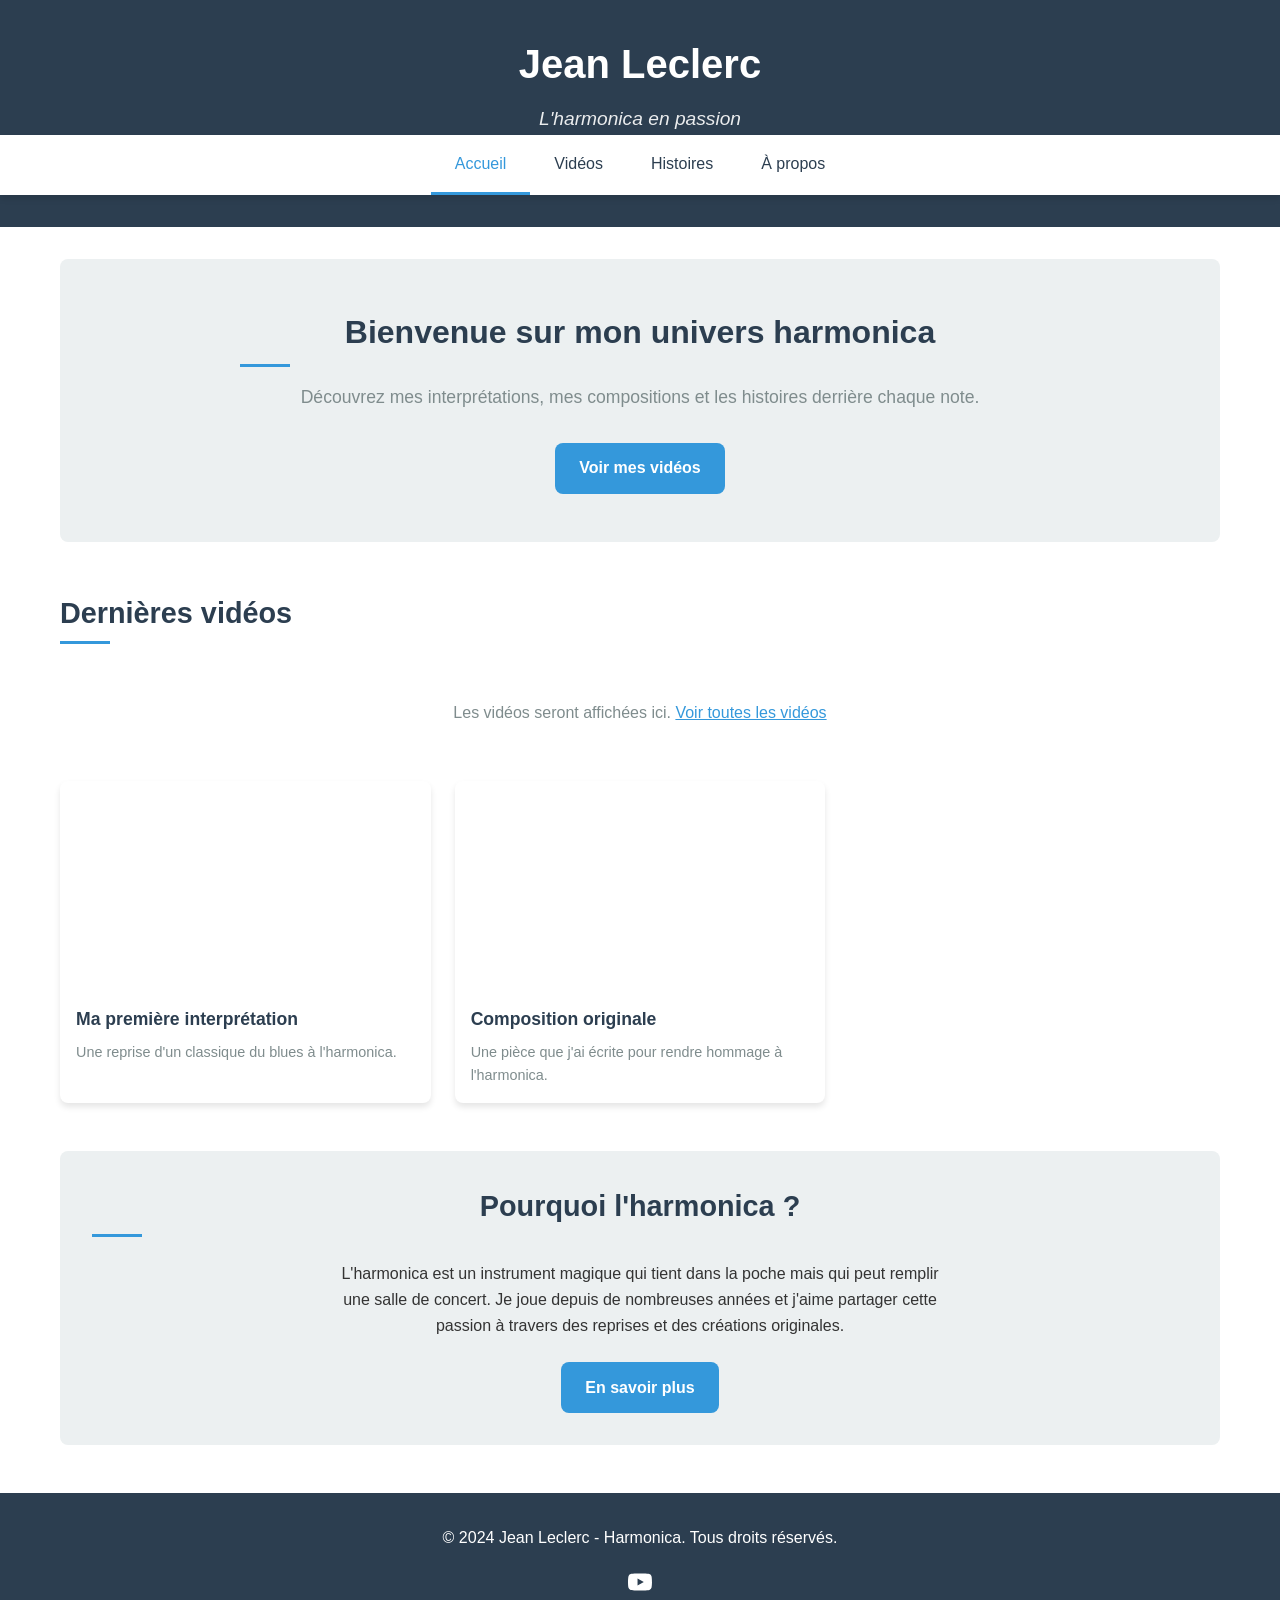
==== index.html @ f790f135 "Initialisation du site - Ajout des pages de base - Page d'accueil (index.html) - Page Vidéos avec in" ====
<!DOCTYPE html>
<html lang="fr">
<head>
    <meta charset="UTF-8">
    <meta name="viewport" content="width=device-width, initial-scale=1.0">
    <title>Jean Leclerc - Harmonica</title>
    <link rel="stylesheet" href="css/style.css">
    <link rel="icon" type="image/svg+xml" href="data:image/svg+xml,<svg xmlns='http://www.w3.org/2000/svg' viewBox='0 0 100 100'><text y='.9em' font-size='90'>🎶</text></svg>">
</head>
<body>
    <header>
        <div class="container">
            <h1>Jean Leclerc</h1>
            <p class="subtitle">L'harmonica en passion</p>
        </div>
        <nav>
            <ul>
                <li><a href="index.html" class="active">Accueil</a></li>
                <li><a href="videos.html">Vidéos</a></li>
                <li><a href="histoires.html">Histoires</a></li>
                <li><a href="apropos.html">À propos</a></li>
            </ul>
        </nav>
    </header>

    <main class="container">
        <section class="hero">
            <div class="hero-content">
                <h2>Bienvenue sur mon univers harmonica</h2>
                <p>Découvrez mes interprétations, mes compositions et les histoires derrière chaque note.</p>
                <a href="videos.html" class="btn">Voir mes vidéos</a>
            </div>
        </section>

        <section class="featured">
            <h2>Dernières vidéos</h2>
            <div class="video-grid" id="featured-videos">
                <!-- Les vidéos seront ajoutées ici via JavaScript ou directement dans le HTML -->
                <p class="placeholder">Les vidéos seront affichées ici. <a href="videos.html">Voir toutes les vidéos</a></p>
            </div>
        </section>

        <section class="about-teaser">
            <h2>Pourquoi l'harmonica ?</h2>
            <p>L'harmonica est un instrument magique qui tient dans la poche mais qui peut remplir une salle de concert. Je joue depuis de nombreuses années et j'aime partager cette passion à travers des reprises et des créations originales.</p>
            <a href="apropos.html" class="btn">En savoir plus</a>
        </section>
    </main>

    <footer>
        <div class="container">
            <p>&copy; 2024 Jean Leclerc - Harmonica. Tous droits réservés.</p>
            <div class="social-links">
                <!-- Ajoute tes liens de réseaux sociaux ici -->
                <a href="#" class="social-link" aria-label="YouTube">
                    <svg xmlns="http://www.w3.org/2000/svg" width="24" height="24" viewBox="0 0 24 24" fill="currentColor">
                        <path d="M23.498 6.186a3.016 3.016 0 0 0-2.122-2.136C19.505 3.545 12 3.545 12 3.545s-7.505 0-9.377.505A3.017 3.017 0 0 0 .502 6.186C0 8.07 0 12 0 12s0 3.93.502 5.814a3.016 3.016 0 0 0 2.122 2.136c1.871.505 9.376.505 9.376.505s7.505 0 9.377-.505a3.015 3.015 0 0 0 2.122-2.136C24 15.93 24 12 24 12s0-3.93-.502-5.814zM9.545 15.568V8.432L15.818 12l-6.273 3.568z"/>
                    </svg>
                </a>
            </div>
        </div>
    </footer>

    <script src="js/main.js"></script>
</body>
</html>
---- css/style.css ----
/* Reset et variables */
:root {
    --primary-color: #2c3e50;
    --secondary-color: #3498db;
    --accent-color: #e74c3c;
    --light-color: #ecf0f1;
    --dark-color: #2c3e50;
    --text-color: #333;
    --text-light: #7f8c8d;
    --white: #ffffff;
    --shadow: 0 4px 6px rgba(0, 0, 0, 0.1);
    --border-radius: 8px;
    --transition: all 0.3s ease;
}

* {
    margin: 0;
    padding: 0;
    box-sizing: border-box;
}

html {
    scroll-behavior: smooth;
}

body {
    font-family: 'Segoe UI', Tahoma, Geneva, Verdana, sans-serif;
    line-height: 1.6;
    color: var(--text-color);
    background-color: var(--white);
}

/* Layout */
.container {
    width: 100%;
    max-width: 1200px;
    margin: 0 auto;
    padding: 0 20px;
}

/* Header */
header {
    background: linear-gradient(135deg, var(--primary-color), var(--dark-color));
    color: var(--white);
    padding: 2rem 0;
    text-align: center;
    margin-bottom: 2rem;
}

header h1 {
    font-size: 2.5rem;
    margin-bottom: 0.5rem;
    font-weight: 700;
}

header .subtitle {
    font-size: 1.2rem;
    opacity: 0.9;
    font-style: italic;
}

/* Navigation */
nav {
    background-color: var(--white);
    box-shadow: var(--shadow);
    position: sticky;
    top: 0;
    z-index: 100;
}

nav ul {
    display: flex;
    justify-content: center;
    list-style: none;
    padding: 0;
    margin: 0;
}

nav ul li {
    margin: 0;
}

nav ul li a {
    display: block;
    padding: 1rem 1.5rem;
    color: var(--primary-color);
    text-decoration: none;
    font-weight: 500;
    transition: var(--transition);
    border-bottom: 3px solid transparent;
}

nav ul li a:hover {
    color: var(--secondary-color);
    border-bottom-color: var(--secondary-color);
}

nav ul li a.active {
    color: var(--secondary-color);
    border-bottom-color: var(--secondary-color);
}

/* Main Content */
main {
    padding: 2rem 0;
}

/* Hero Section */
.hero {
    text-align: center;
    padding: 3rem 0;
    background-color: var(--light-color);
    border-radius: var(--border-radius);
    margin-bottom: 3rem;
}

.hero-content {
    max-width: 800px;
    margin: 0 auto;
}

.hero h2 {
    font-size: 2rem;
    margin-bottom: 1rem;
    color: var(--primary-color);
}

.hero p {
    font-size: 1.1rem;
    margin-bottom: 2rem;
    color: var(--text-light);
}

/* Buttons */
.btn {
    display: inline-block;
    background-color: var(--secondary-color);
    color: var(--white);
    padding: 0.8rem 1.5rem;
    border: none;
    border-radius: var(--border-radius);
    text-decoration: none;
    font-weight: 600;
    transition: var(--transition);
    cursor: pointer;
}

.btn:hover {
    background-color: #2980b9;
    transform: translateY(-2px);
    box-shadow: 0 4px 8px rgba(0, 0, 0, 0.2);
}

/* Sections */
section {
    margin-bottom: 3rem;
}

section h2 {
    font-size: 1.8rem;
    margin-bottom: 1.5rem;
    color: var(--primary-color);
    position: relative;
    padding-bottom: 0.5rem;
}

section h2::after {
    content: '';
    position: absolute;
    bottom: 0;
    left: 0;
    width: 50px;
    height: 3px;
    background-color: var(--secondary-color);
}

/* Featured Videos */
.featured {
    background-color: var(--white);
}

.video-grid {
    display: grid;
    grid-template-columns: repeat(auto-fill, minmax(300px, 1fr));
    gap: 1.5rem;
    margin-top: 1rem;
}

.video-card {
    background-color: var(--white);
    border-radius: var(--border-radius);
    overflow: hidden;
    box-shadow: var(--shadow);
    transition: var(--transition);
}

.video-card:hover {
    transform: translateY(-5px);
    box-shadow: 0 8px 15px rgba(0, 0, 0, 0.1);
}

.video-card iframe {
    width: 100%;
    height: 200px;
    border: none;
}

.video-card .video-info {
    padding: 1rem;
}

.video-card h3 {
    font-size: 1.1rem;
    margin-bottom: 0.5rem;
    color: var(--primary-color);
}

.video-card p {
    color: var(--text-light);
    font-size: 0.9rem;
}

.placeholder {
    text-align: center;
    padding: 2rem;
    color: var(--text-light);
    grid-column: 1 / -1;
}

.placeholder a {
    color: var(--secondary-color);
    text-decoration: underline;
}

/* About Teaser */
.about-teaser {
    background-color: var(--light-color);
    padding: 2rem;
    border-radius: var(--border-radius);
    text-align: center;
}

.about-teaser p {
    margin-bottom: 1.5rem;
    max-width: 600px;
    margin-left: auto;
    margin-right: auto;
}

/* Videos Page */
.videos-page {
    padding: 2rem 0;
}

.videos-intro {
    text-align: center;
    margin-bottom: 2rem;
}

.videos-intro p {
    max-width: 600px;
    margin: 0 auto;
    color: var(--text-light);
}

/* Histoires Page */
.story-card {
    background-color: var(--white);
    border-radius: var(--border-radius);
    padding: 1.5rem;
    margin-bottom: 1.5rem;
    box-shadow: var(--shadow);
}

.story-card h3 {
    color: var(--primary-color);
    margin-bottom: 0.5rem;
}

.story-card .story-meta {
    color: var(--text-light);
    font-size: 0.9rem;
    margin-bottom: 1rem;
}

/* About Page */
.about-content {
    display: grid;
    grid-template-columns: 1fr 1fr;
    gap: 2rem;
    align-items: center;
}

.about-text h2 {
    margin-bottom: 1rem;
}

.about-text p {
    margin-bottom: 1rem;
}

.about-image {
    text-align: center;
}

.about-image img {
    max-width: 100%;
    border-radius: var(--border-radius);
    box-shadow: var(--shadow);
}

/* Footer */
footer {
    background-color: var(--primary-color);
    color: var(--white);
    padding: 2rem 0;
    text-align: center;
    margin-top: 3rem;
}

footer p {
    margin-bottom: 1rem;
}

.social-links {
    display: flex;
    justify-content: center;
    gap: 1.5rem;
    margin-top: 1rem;
}

.social-link {
    color: var(--white);
    font-size: 1.5rem;
    transition: var(--transition);
}

.social-link:hover {
    color: var(--secondary-color);
    transform: scale(1.2);
}

/* Responsive Design */
@media (max-width: 768px) {
    header h1 {
        font-size: 2rem;
    }

    .hero h2 {
        font-size: 1.5rem;
    }

    nav ul {
        flex-direction: column;
        align-items: center;
    }

    nav ul li a {
        padding: 0.8rem 1rem;
    }

    .about-content {
        grid-template-columns: 1fr;
        text-align: center;
    }

    .video-grid {
        grid-template-columns: 1fr;
    }
}

@media (max-width: 480px) {
    .container {
        padding: 0 15px;
    }

    header h1 {
        font-size: 1.8rem;
    }

    .hero {
        padding: 2rem 0;
    }

    .hero h2 {
        font-size: 1.3rem;
    }

    section h2 {
        font-size: 1.5rem;
    }
}

/* Animations */
@keyframes fadeIn {
    from {
        opacity: 0;
        transform: translateY(20px);
    }
    to {
        opacity: 1;
        transform: translateY(0);
    }
}

section {
    animation: fadeIn 0.6s ease-out;
}

/* Utility Classes */
.text-center {
    text-align: center;
}

.mt-1 { margin-top: 0.5rem; }
.mt-2 { margin-top: 1rem; }
.mt-3 { margin-top: 1.5rem; }
.mt-4 { margin-top: 2rem; }

.mb-1 { margin-bottom: 0.5rem; }
.mb-2 { margin-bottom: 1rem; }
.mb-3 { margin-bottom: 1.5rem; }
.mb-4 { margin-bottom: 2rem; }
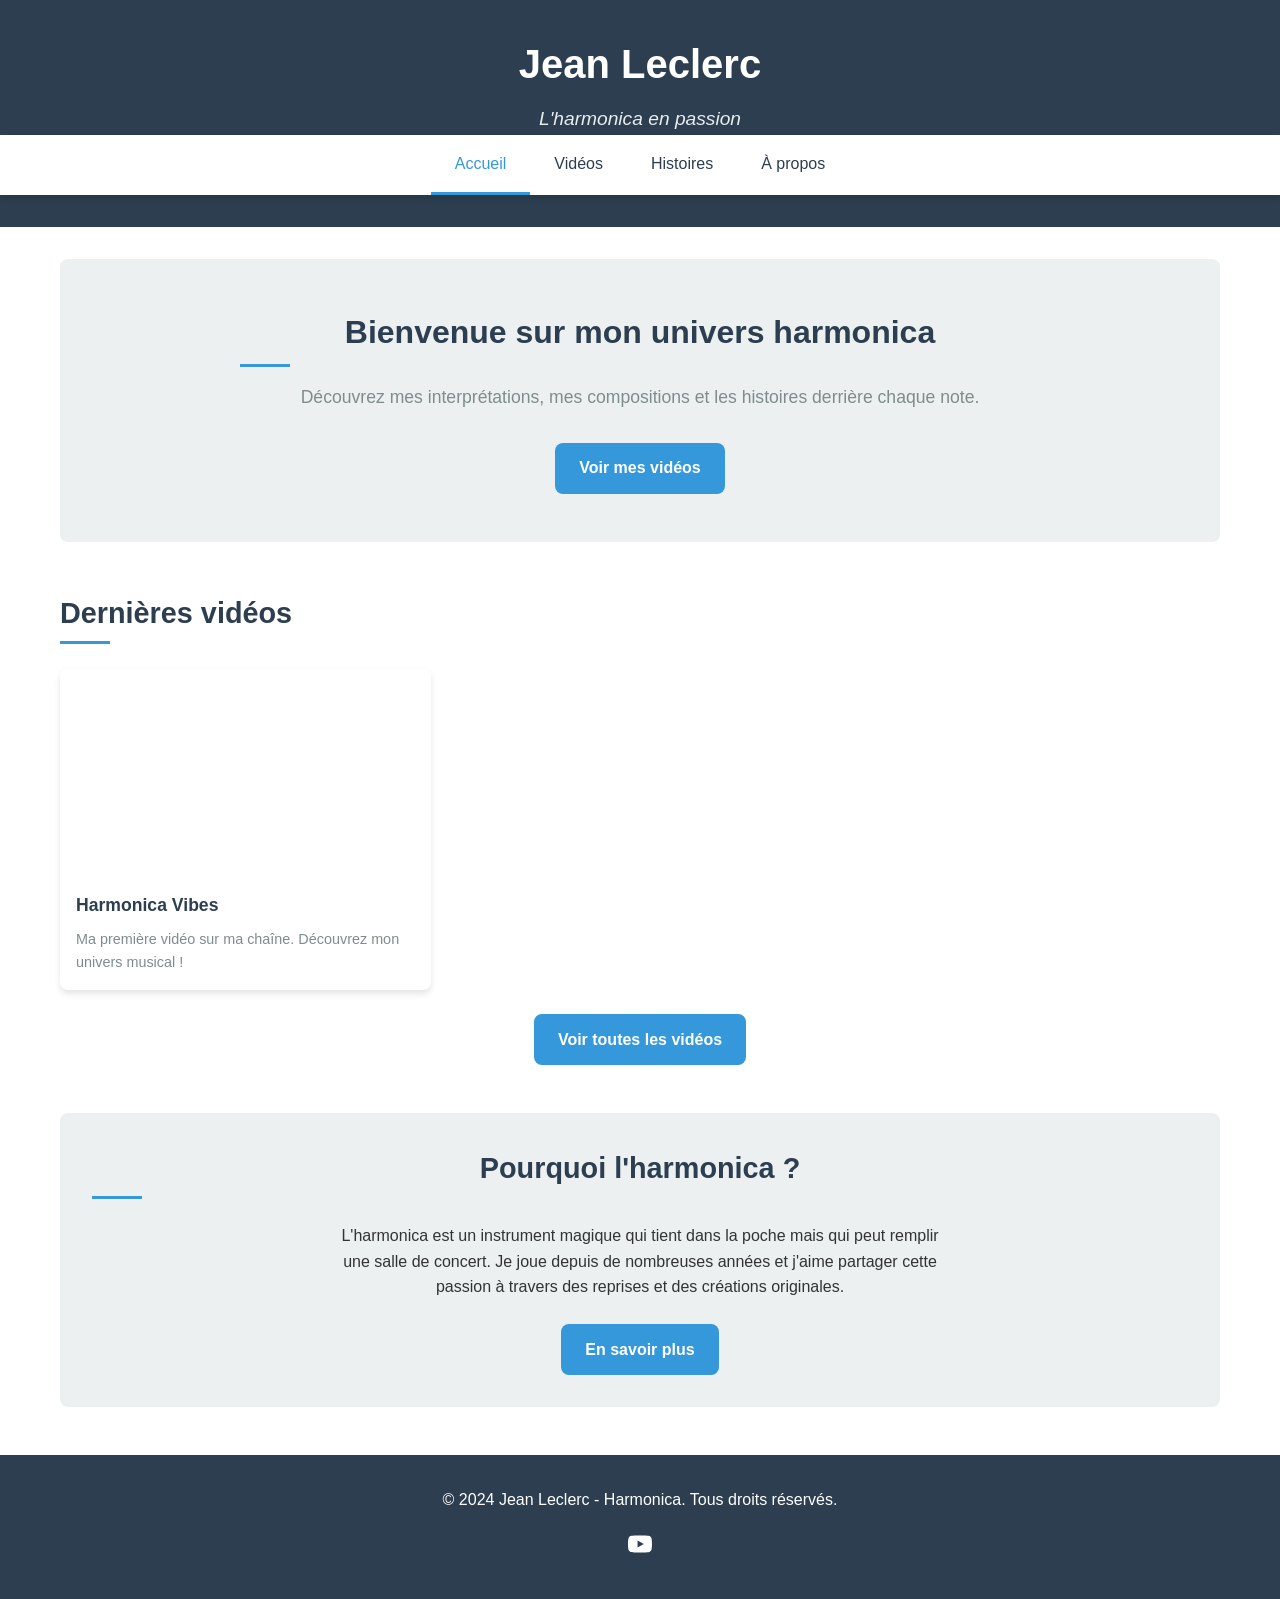
==== commit 8a0bbac6: "Ajout de la chaîne YouTube Harmonica Vibes et première vidéo - Intégration du lien vers la chaîne Yo" ====
--- a/index.html
+++ b/index.html
@@ -35,8 +35,23 @@
         <section class="featured">
             <h2>Dernières vidéos</h2>
             <div class="video-grid" id="featured-videos">
-                <!-- Les vidéos seront ajoutées ici via JavaScript ou directement dans le HTML -->
-                <p class="placeholder">Les vidéos seront affichées ici. <a href="videos.html">Voir toutes les vidéos</a></p>
+                <!-- Ta première vidéo en vedette -->
+                <article class="video-card">
+                    <div class="video-embed">
+                        <iframe src="https://www.youtube.com/embed/9Lbs3R3pahw" 
+                                title="Harmonica Vibes - Première vidéo" 
+                                allow="accelerometer; autoplay; clipboard-write; encrypted-media; gyroscope; picture-in-picture" 
+                                allowfullscreen>
+                        </iframe>
+                    </div>
+                    <div class="video-info">
+                        <h3>Harmonica Vibes</h3>
+                        <p>Ma première vidéo sur ma chaîne. Découvrez mon univers musical !</p>
+                    </div>
+                </article>
+            </div>
+            <div class="text-center mt-3">
+                <a href="videos.html" class="btn">Voir toutes les vidéos</a>
             </div>
         </section>
 
@@ -51,8 +66,7 @@
         <div class="container">
             <p>&copy; 2024 Jean Leclerc - Harmonica. Tous droits réservés.</p>
             <div class="social-links">
-                <!-- Ajoute tes liens de réseaux sociaux ici -->
-                <a href="#" class="social-link" aria-label="YouTube">
+                <a href="https://youtube.com/@harmonicavibes" class="social-link" aria-label="YouTube" target="_blank" rel="noopener noreferrer">
                     <svg xmlns="http://www.w3.org/2000/svg" width="24" height="24" viewBox="0 0 24 24" fill="currentColor">
                         <path d="M23.498 6.186a3.016 3.016 0 0 0-2.122-2.136C19.505 3.545 12 3.545 12 3.545s-7.505 0-9.377.505A3.017 3.017 0 0 0 .502 6.186C0 8.07 0 12 0 12s0 3.93.502 5.814a3.016 3.016 0 0 0 2.122 2.136c1.871.505 9.376.505 9.376.505s7.505 0 9.377-.505a3.015 3.015 0 0 0 2.122-2.136C24 15.93 24 12 24 12s0-3.93-.502-5.814zM9.545 15.568V8.432L15.818 12l-6.273 3.568z"/>
                     </svg>
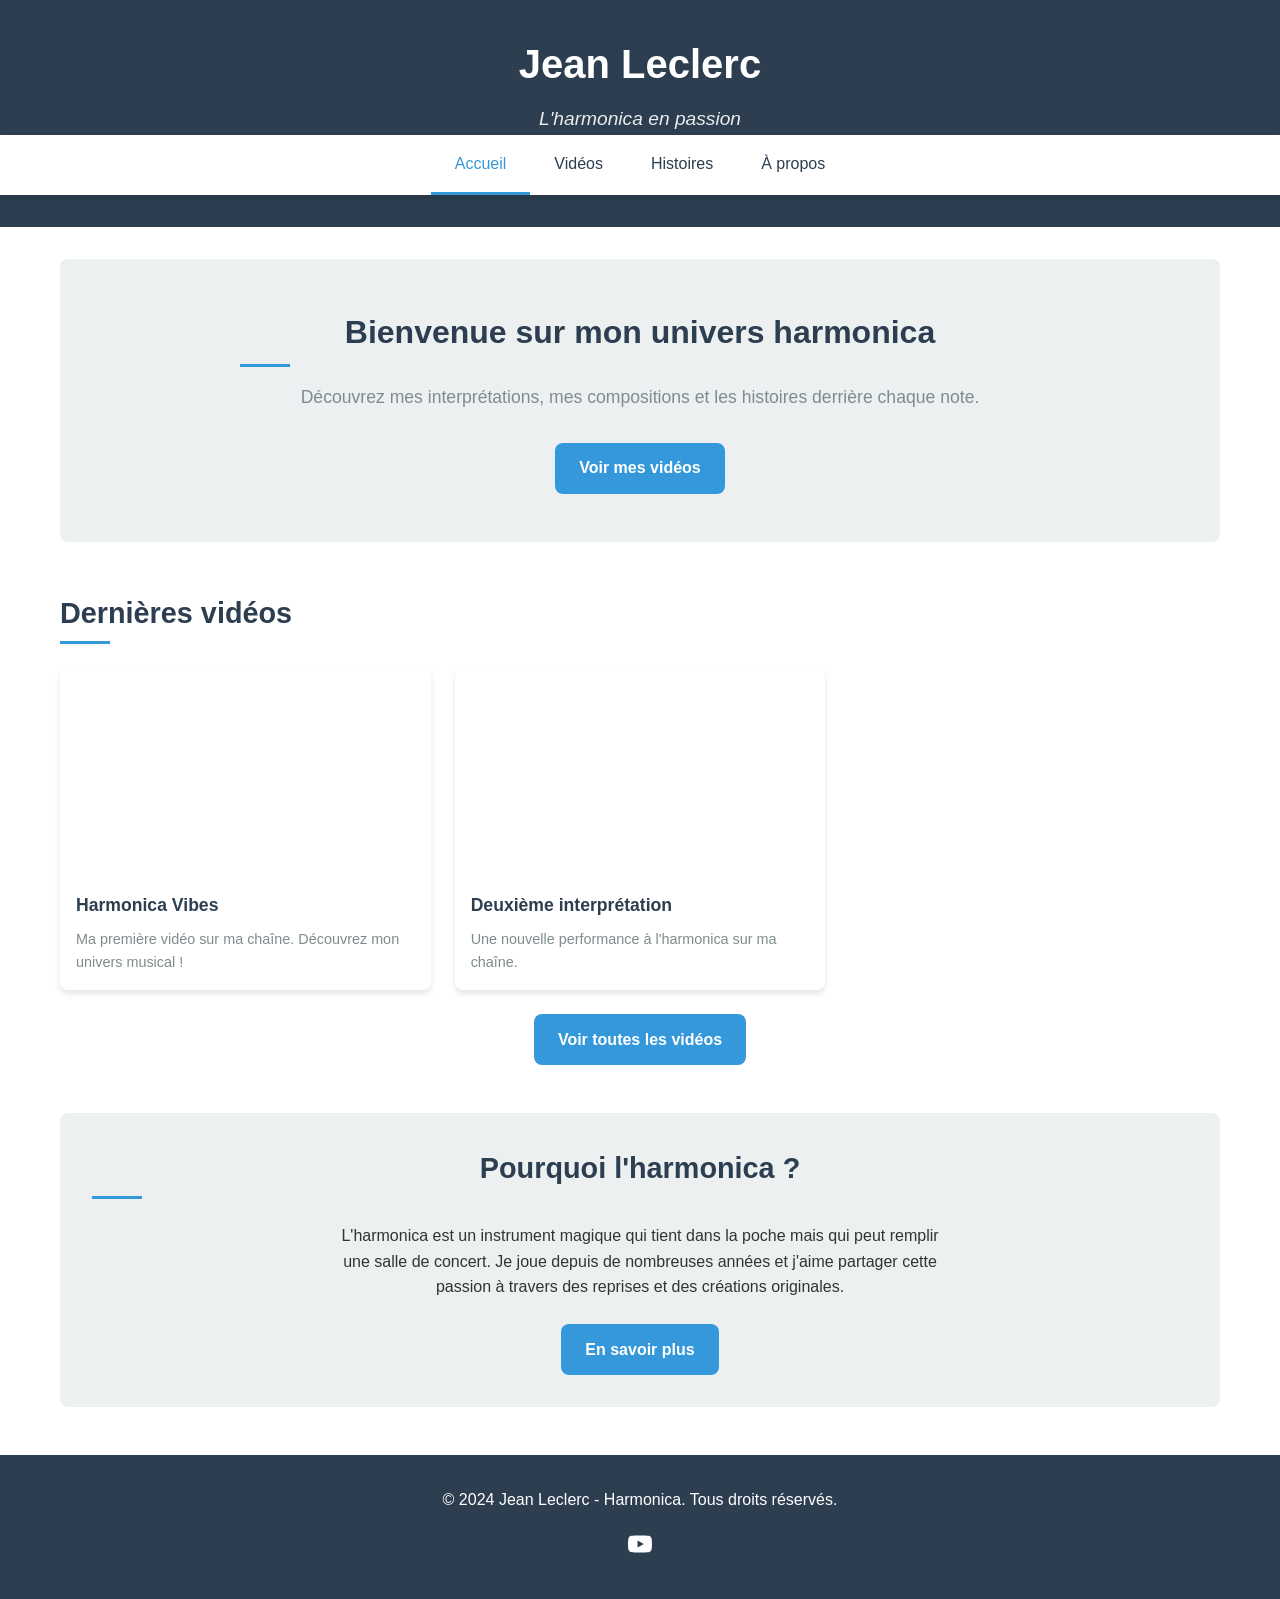
==== commit 069768a2: "Ajout de la deuxième vidéo YouTube (R0z_JLqBijk) - Intégration de la deuxième vidéo dans la page Vid" ====
--- a/index.html
+++ b/index.html
@@ -49,6 +49,21 @@
                         <p>Ma première vidéo sur ma chaîne. Découvrez mon univers musical !</p>
                     </div>
                 </article>
+
+                <!-- Ta deuxième vidéo en vedette -->
+                <article class="video-card">
+                    <div class="video-embed">
+                        <iframe src="https://www.youtube.com/embed/R0z_JLqBijk" 
+                                title="Harmonica Vibes - Deuxième interprétation" 
+                                allow="accelerometer; autoplay; clipboard-write; encrypted-media; gyroscope; picture-in-picture" 
+                                allowfullscreen>
+                        </iframe>
+                    </div>
+                    <div class="video-info">
+                        <h3>Deuxième interprétation</h3>
+                        <p>Une nouvelle performance à l'harmonica sur ma chaîne.</p>
+                    </div>
+                </article>
             </div>
             <div class="text-center mt-3">
                 <a href="videos.html" class="btn">Voir toutes les vidéos</a>
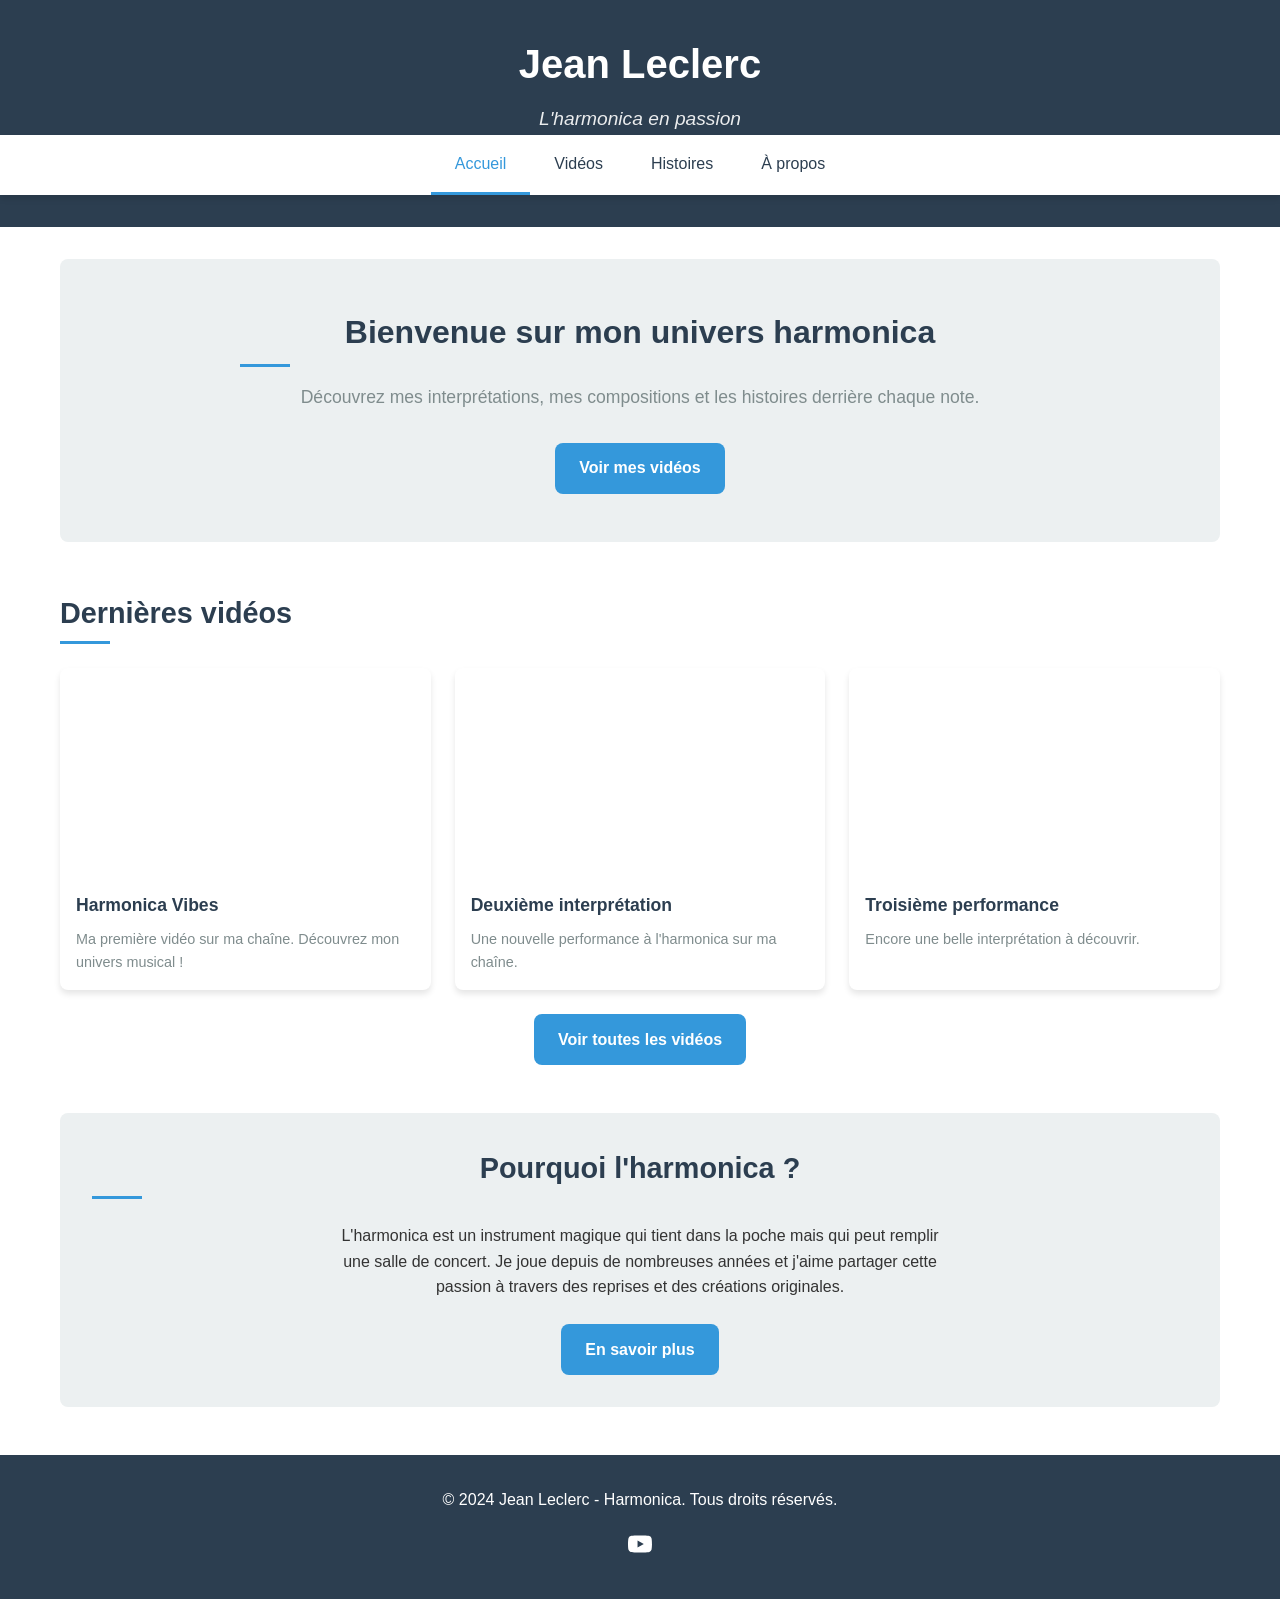
==== commit 3f8c521f: "Ajout de la troisième vidéo YouTube (bm5PrwpDp4g) - Intégration de la troisième vidéo dans la page V" ====
--- a/index.html
+++ b/index.html
@@ -64,6 +64,21 @@
                         <p>Une nouvelle performance à l'harmonica sur ma chaîne.</p>
                     </div>
                 </article>
+
+                <!-- Ta troisième vidéo en vedette -->
+                <article class="video-card">
+                    <div class="video-embed">
+                        <iframe src="https://www.youtube.com/embed/bm5PrwpDp4g" 
+                                title="Harmonica Vibes - Troisième performance" 
+                                allow="accelerometer; autoplay; clipboard-write; encrypted-media; gyroscope; picture-in-picture" 
+                                allowfullscreen>
+                        </iframe>
+                    </div>
+                    <div class="video-info">
+                        <h3>Troisième performance</h3>
+                        <p>Encore une belle interprétation à découvrir.</p>
+                    </div>
+                </article>
             </div>
             <div class="text-center mt-3">
                 <a href="videos.html" class="btn">Voir toutes les vidéos</a>
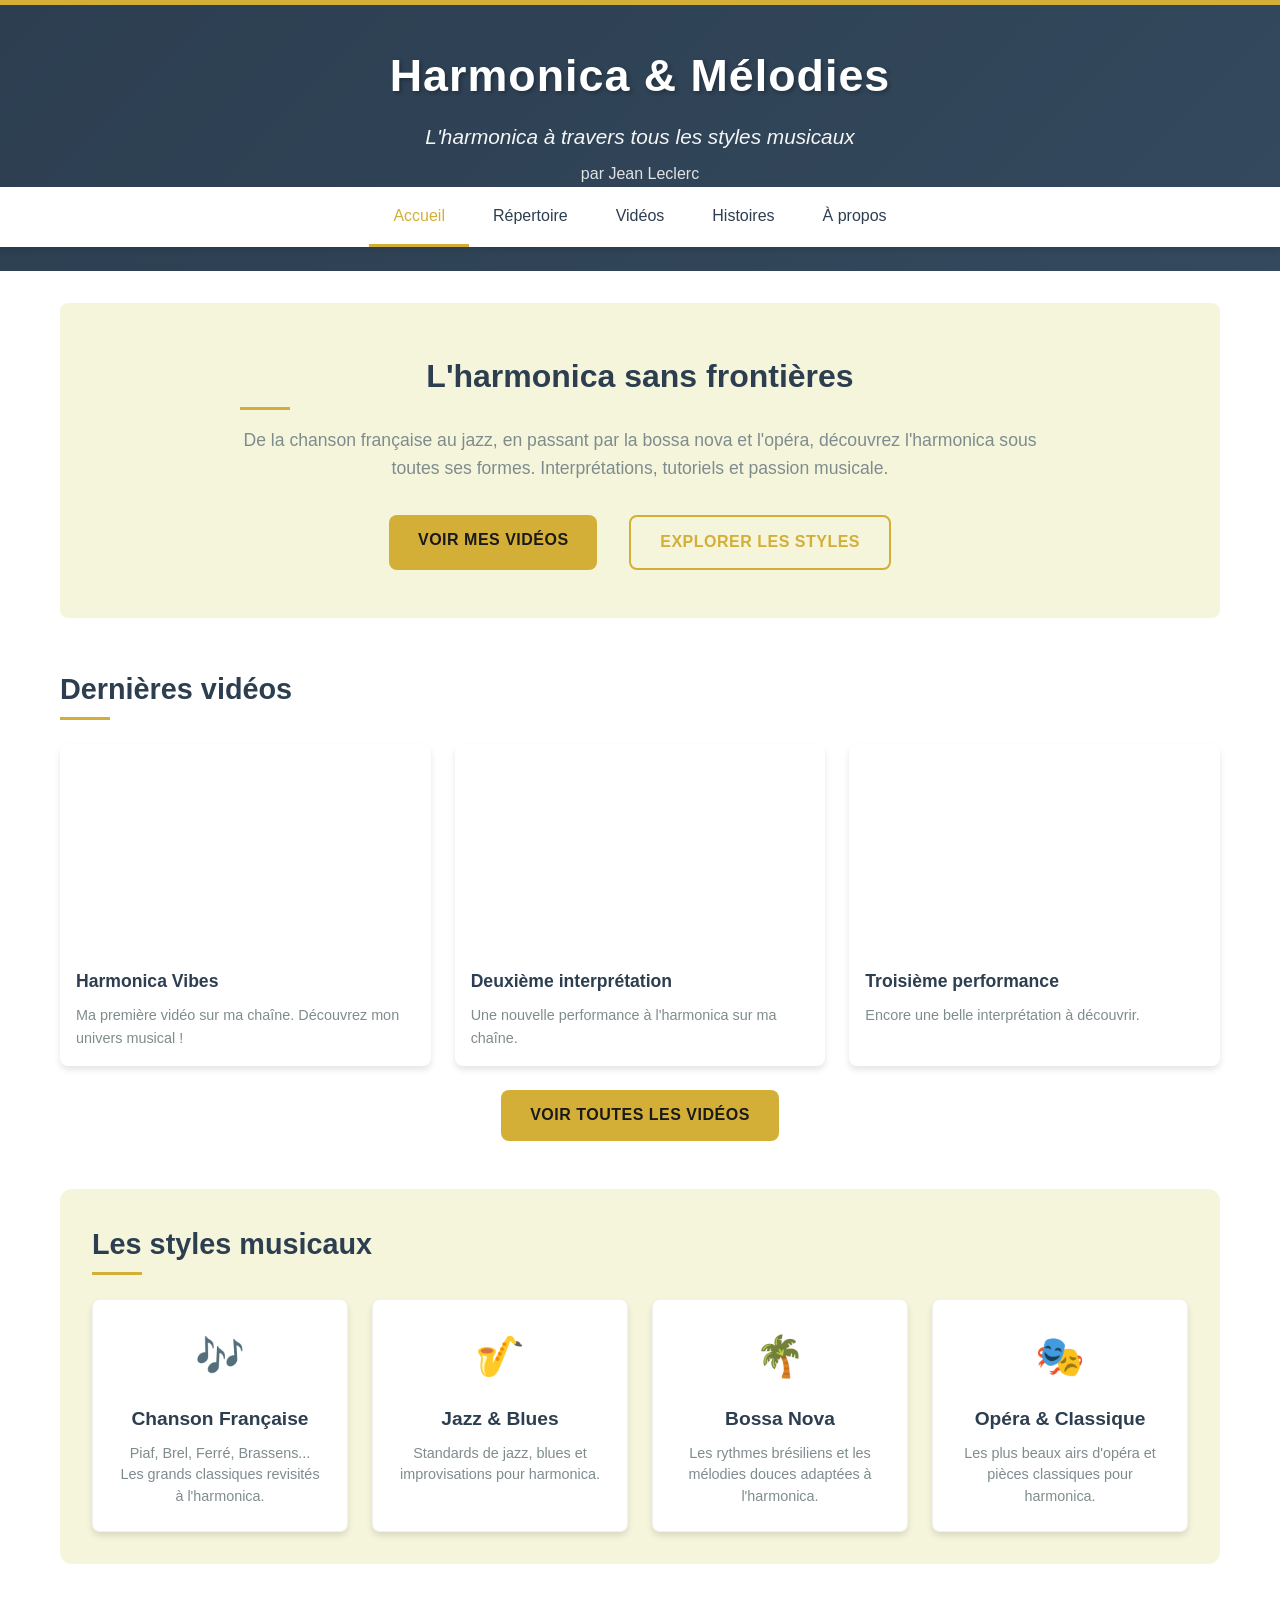
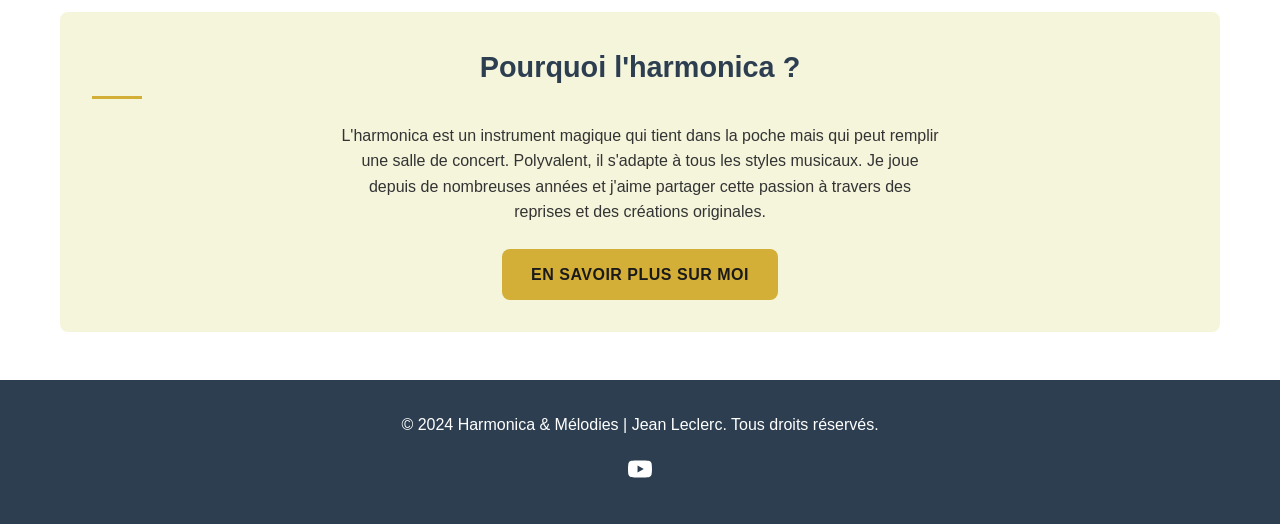
==== commit 1d7db8f0: "Refonte complète du site : Harmonica & Mélodies - Nouveau nom : Harmonica & Mélodies | Jean Leclerc " ====
--- a/index.html
+++ b/index.html
@@ -3,19 +3,22 @@
 <head>
     <meta charset="UTF-8">
     <meta name="viewport" content="width=device-width, initial-scale=1.0">
-    <title>Jean Leclerc - Harmonica</title>
+    <title>Harmonica & Mélodies | Jean Leclerc</title>
+    <meta name="description" content="Découvrez l'harmonica à travers tous les styles musicaux : chanson française, jazz, bossa nova, opéra et plus encore. Jean Leclerc - Harmonica & Mélodies.">
     <link rel="stylesheet" href="css/style.css">
     <link rel="icon" type="image/svg+xml" href="data:image/svg+xml,<svg xmlns='http://www.w3.org/2000/svg' viewBox='0 0 100 100'><text y='.9em' font-size='90'>🎶</text></svg>">
 </head>
 <body>
     <header>
         <div class="container">
-            <h1>Jean Leclerc</h1>
-            <p class="subtitle">L'harmonica en passion</p>
+            <h1>Harmonica & Mélodies</h1>
+            <p class="subtitle">L'harmonica à travers tous les styles musicaux</p>
+            <p class="artist-name">par Jean Leclerc</p>
         </div>
         <nav>
             <ul>
                 <li><a href="index.html" class="active">Accueil</a></li>
+                <li><a href="repertoire.html">Répertoire</a></li>
                 <li><a href="videos.html">Vidéos</a></li>
                 <li><a href="histoires.html">Histoires</a></li>
                 <li><a href="apropos.html">À propos</a></li>
@@ -26,9 +29,12 @@
     <main class="container">
         <section class="hero">
             <div class="hero-content">
-                <h2>Bienvenue sur mon univers harmonica</h2>
-                <p>Découvrez mes interprétations, mes compositions et les histoires derrière chaque note.</p>
-                <a href="videos.html" class="btn">Voir mes vidéos</a>
+                <h2>L'harmonica sans frontières</h2>
+                <p>De la chanson française au jazz, en passant par la bossa nova et l'opéra, découvrez l'harmonica sous toutes ses formes. Interprétations, tutoriels et passion musicale.</p>
+                <div class="hero-buttons">
+                    <a href="videos.html" class="btn">Voir mes vidéos</a>
+                    <a href="#styles" class="btn btn-outline">Explorer les styles</a>
+                </div>
             </div>
         </section>
 
@@ -85,16 +91,42 @@
             </div>
         </section>
 
+        <section class="styles-section" id="styles">
+            <h2>Les styles musicaux</h2>
+            <div class="styles-grid">
+                <div class="style-card">
+                    <div class="style-icon">🎶</div>
+                    <h3>Chanson Française</h3>
+                    <p>Piaf, Brel, Ferré, Brassens... Les grands classiques revisités à l'harmonica.</p>
+                </div>
+                <div class="style-card">
+                    <div class="style-icon">🎷</div>
+                    <h3>Jazz & Blues</h3>
+                    <p>Standards de jazz, blues et improvisations pour harmonica.</p>
+                </div>
+                <div class="style-card">
+                    <div class="style-icon">🌴</div>
+                    <h3>Bossa Nova</h3>
+                    <p>Les rythmes brésiliens et les mélodies douces adaptées à l'harmonica.</p>
+                </div>
+                <div class="style-card">
+                    <div class="style-icon">🎭</div>
+                    <h3>Opéra & Classique</h3>
+                    <p>Les plus beaux airs d'opéra et pièces classiques pour harmonica.</p>
+                </div>
+            </div>
+        </section>
+
         <section class="about-teaser">
             <h2>Pourquoi l'harmonica ?</h2>
-            <p>L'harmonica est un instrument magique qui tient dans la poche mais qui peut remplir une salle de concert. Je joue depuis de nombreuses années et j'aime partager cette passion à travers des reprises et des créations originales.</p>
-            <a href="apropos.html" class="btn">En savoir plus</a>
+            <p>L'harmonica est un instrument magique qui tient dans la poche mais qui peut remplir une salle de concert. Polyvalent, il s'adapte à tous les styles musicaux. Je joue depuis de nombreuses années et j'aime partager cette passion à travers des reprises et des créations originales.</p>
+            <a href="apropos.html" class="btn">En savoir plus sur moi</a>
         </section>
     </main>
 
     <footer>
         <div class="container">
-            <p>&copy; 2024 Jean Leclerc - Harmonica. Tous droits réservés.</p>
+            <p>&copy; 2024 Harmonica & Mélodies | Jean Leclerc. Tous droits réservés.</p>
             <div class="social-links">
                 <a href="https://youtube.com/@harmonicavibes" class="social-link" aria-label="YouTube" target="_blank" rel="noopener noreferrer">
                     <svg xmlns="http://www.w3.org/2000/svg" width="24" height="24" viewBox="0 0 24 24" fill="currentColor">
--- a/css/style.css
+++ b/css/style.css
@@ -1,16 +1,26 @@
 /* Reset et variables */
 :root {
-    --primary-color: #2c3e50;
-    --secondary-color: #3498db;
-    --accent-color: #e74c3c;
-    --light-color: #ecf0f1;
-    --dark-color: #2c3e50;
+    /* Couleurs inspirées du bureau vintage et de Paris */
+    --primary-color: #2c3e50;       /* Bleu Paris */
+    --secondary-color: #D4AF37;    /* Or vieilli */
+    --accent-color: #5C4033;        /* Bois foncé */
+    --light-color: #F5F5DC;        /* Beige papier */
+    --dark-color: #1A1A1A;          /* Noir profond */
     --text-color: #333;
     --text-light: #7f8c8d;
     --white: #ffffff;
     --shadow: 0 4px 6px rgba(0, 0, 0, 0.1);
+    --shadow-lg: 0 8px 15px rgba(0, 0, 0, 0.15);
     --border-radius: 8px;
+    --border-radius-lg: 12px;
     --transition: all 0.3s ease;
+    
+    /* Nouvelle palette pour Harmonica & Mélodies */
+    --bg-wood: #5C4033;
+    --bg-wood-light: #8B6F47;
+    --text-gold: #D4AF37;
+    --bg-paris: #2C3E50;
+    --bg-paris-light: #34495E;
 }
 
 * {
@@ -38,25 +48,47 @@
     padding: 0 20px;
 }
 
-/* Header */
+/* Header - Design inspiré du bureau vintage */
 header {
-    background: linear-gradient(135deg, var(--primary-color), var(--dark-color));
+    background: linear-gradient(135deg, var(--bg-paris), var(--bg-paris-light));
     color: var(--white);
-    padding: 2rem 0;
+    padding: 2.5rem 0 1.5rem;
     text-align: center;
     margin-bottom: 2rem;
+    position: relative;
+    overflow: hidden;
+}
+
+header::before {
+    content: '';
+    position: absolute;
+    top: 0;
+    left: 0;
+    right: 0;
+    height: 5px;
+    background: linear-gradient(90deg, var(--text-gold), var(--secondary-color), var(--text-gold));
 }
 
 header h1 {
-    font-size: 2.5rem;
+    font-size: 2.8rem;
     margin-bottom: 0.5rem;
     font-weight: 700;
+    text-shadow: 2px 2px 4px rgba(0, 0, 0, 0.3);
+    letter-spacing: 1px;
 }
 
 header .subtitle {
-    font-size: 1.2rem;
-    opacity: 0.9;
+    font-size: 1.3rem;
+    opacity: 0.95;
     font-style: italic;
+    margin-bottom: 0.3rem;
+}
+
+header .artist-name {
+    font-size: 1rem;
+    opacity: 0.85;
+    font-weight: 300;
+    margin-top: 0.5rem;
 }
 
 /* Navigation */
@@ -135,20 +167,54 @@
 .btn {
     display: inline-block;
     background-color: var(--secondary-color);
-    color: var(--white);
-    padding: 0.8rem 1.5rem;
+    color: var(--dark-color);
+    padding: 0.8rem 1.8rem;
     border: none;
     border-radius: var(--border-radius);
     text-decoration: none;
     font-weight: 600;
     transition: var(--transition);
     cursor: pointer;
+    text-transform: uppercase;
+    letter-spacing: 0.5px;
 }
 
 .btn:hover {
-    background-color: #2980b9;
+    background-color: var(--text-gold);
     transform: translateY(-2px);
-    box-shadow: 0 4px 8px rgba(0, 0, 0, 0.2);
+    box-shadow: var(--shadow-lg);
+    color: var(--dark-color);
+}
+
+.btn-outline {
+    display: inline-block;
+    background-color: transparent;
+    color: var(--secondary-color);
+    padding: 0.8rem 1.8rem;
+    border: 2px solid var(--secondary-color);
+    border-radius: var(--border-radius);
+    text-decoration: none;
+    font-weight: 600;
+    transition: var(--transition);
+    cursor: pointer;
+    text-transform: uppercase;
+    letter-spacing: 0.5px;
+    margin-left: 1rem;
+}
+
+.btn-outline:hover {
+    background-color: var(--secondary-color);
+    color: var(--dark-color);
+    transform: translateY(-2px);
+    box-shadow: var(--shadow);
+}
+
+.hero-buttons {
+    margin-top: 1.5rem;
+    display: flex;
+    justify-content: center;
+    flex-wrap: wrap;
+    gap: 1rem;
 }
 
 /* Sections */
@@ -171,7 +237,7 @@
     left: 0;
     width: 50px;
     height: 3px;
-    background-color: var(--secondary-color);
+    background: linear-gradient(90deg, var(--text-gold), var(--secondary-color));
 }
 
 /* Featured Videos */
@@ -184,6 +250,54 @@
     grid-template-columns: repeat(auto-fill, minmax(300px, 1fr));
     gap: 1.5rem;
     margin-top: 1rem;
+}
+
+/* Styles Section */
+.styles-section {
+    background-color: var(--light-color);
+    padding: 2rem;
+    border-radius: var(--border-radius-lg);
+}
+
+.styles-grid {
+    display: grid;
+    grid-template-columns: repeat(auto-fit, minmax(250px, 1fr));
+    gap: 1.5rem;
+    margin-top: 1.5rem;
+}
+
+.style-card {
+    background-color: var(--white);
+    border-radius: var(--border-radius);
+    padding: 1.5rem;
+    text-align: center;
+    box-shadow: var(--shadow);
+    transition: var(--transition);
+    border: 1px solid rgba(0, 0, 0, 0.05);
+}
+
+.style-card:hover {
+    transform: translateY(-5px);
+    box-shadow: var(--shadow-lg);
+    border-color: var(--secondary-color);
+}
+
+.style-icon {
+    font-size: 2.5rem;
+    margin-bottom: 1rem;
+    color: var(--secondary-color);
+}
+
+.style-card h3 {
+    color: var(--primary-color);
+    margin-bottom: 0.5rem;
+    font-size: 1.2rem;
+}
+
+.style-card p {
+    color: var(--text-light);
+    font-size: 0.9rem;
+    line-height: 1.5;
 }
 
 .video-card {
@@ -293,10 +407,12 @@
 
 .about-text h2 {
     margin-bottom: 1rem;
+    color: var(--primary-color);
 }
 
 .about-text p {
     margin-bottom: 1rem;
+    line-height: 1.7;
 }
 
 .about-image {
@@ -306,7 +422,160 @@
 .about-image img {
     max-width: 100%;
     border-radius: var(--border-radius);
+    box-shadow: var(--shadow-lg);
+    border: 3px solid var(--secondary-color);
+}
+
+/* Page Header */
+.page-header {
+    text-align: center;
+    margin-bottom: 2rem;
+    padding: 1rem 0;
+}
+
+.page-header h2 {
+    font-size: 2rem;
+    color: var(--primary-color);
+    margin-bottom: 1rem;
+}
+
+.page-header p {
+    max-width: 700px;
+    margin: 0 auto;
+    color: var(--text-light);
+    font-size: 1.1rem;
+}
+
+/* Répertoire Section */
+.repertoire-section {
+    margin-bottom: 3rem;
+}
+
+.repertoire-grid {
+    display: grid;
+    grid-template-columns: repeat(auto-fit, minmax(300px, 1fr));
+    gap: 2rem;
+}
+
+.repertoire-category {
+    background-color: var(--white);
+    border-radius: var(--border-radius-lg);
+    padding: 1.5rem;
     box-shadow: var(--shadow);
+    border: 1px solid rgba(0, 0, 0, 0.05);
+    transition: var(--transition);
+}
+
+.repertoire-category:hover {
+    box-shadow: var(--shadow-lg);
+    border-color: var(--secondary-color);
+}
+
+.category-header {
+    display: flex;
+    align-items: center;
+    gap: 0.8rem;
+    margin-bottom: 1rem;
+    padding-bottom: 0.8rem;
+    border-bottom: 2px solid var(--secondary-color);
+}
+
+.category-icon {
+    font-size: 1.8rem;
+}
+
+.category-header h3 {
+    color: var(--primary-color);
+    margin: 0;
+    font-size: 1.3rem;
+}
+
+.songs-list {
+    display: flex;
+    flex-direction: column;
+    gap: 0.8rem;
+}
+
+.song-item {
+    display: flex;
+    justify-content: space-between;
+    align-items: center;
+    padding: 0.6rem 0.8rem;
+    background-color: var(--light-color);
+    border-radius: var(--border-radius);
+    transition: var(--transition);
+}
+
+.song-item:hover {
+    background-color: rgba(212, 175, 55, 0.1);
+    transform: translateX(5px);
+}
+
+.song-title {
+    font-weight: 600;
+    color: var(--primary-color);
+    flex: 2;
+}
+
+.song-artist {
+    color: var(--text-light);
+    flex: 2;
+    text-align: center;
+    font-size: 0.9rem;
+}
+
+.song-difficulty {
+    color: var(--secondary-color);
+    font-weight: 600;
+    flex: 1;
+    text-align: right;
+}
+
+.see-more {
+    display: inline-block;
+    margin-top: 1rem;
+    color: var(--secondary-color);
+    text-decoration: none;
+    font-weight: 500;
+    transition: var(--transition);
+}
+
+.see-more:hover {
+    color: var(--text-gold);
+    text-decoration: underline;
+}
+
+/* Répertoire CTA */
+.repertoire-cta {
+    background: linear-gradient(135deg, var(--bg-paris), var(--bg-paris-light));
+    color: var(--white);
+    padding: 2rem;
+    border-radius: var(--border-radius-lg);
+    text-align: center;
+    margin-top: 2rem;
+}
+
+.repertoire-cta h2 {
+    color: var(--white);
+    margin-bottom: 1rem;
+}
+
+.repertoire-cta p {
+    color: rgba(255, 255, 255, 0.9);
+    margin-bottom: 1.5rem;
+    max-width: 600px;
+    margin-left: auto;
+    margin-right: auto;
+}
+
+.repertoire-cta .btn {
+    background-color: var(--secondary-color);
+    color: var(--dark-color);
+}
+
+.repertoire-cta .btn:hover {
+    background-color: var(--text-gold);
+    color: var(--dark-color);
 }
 
 /* Footer */
@@ -340,6 +609,57 @@
     transform: scale(1.2);
 }
 
+/* Placeholder styling for video cards */
+.video-embed div[style*="background-color"] {
+    background-color: #f0f0f0;
+    height: 200px;
+    display: flex;
+    align-items: center;
+    justify-content: center;
+    color: #666;
+    border-radius: var(--border-radius);
+}
+
+.video-embed div[style*="background-color"] p {
+    text-align: center;
+    padding: 1rem;
+    margin: 0;
+    line-height: 1.4;
+}
+
+/* Add video instructions */
+.add-video-instructions {
+    background-color: var(--light-color);
+    padding: 1.5rem;
+    border-radius: var(--border-radius);
+    margin-top: 2rem;
+}
+
+.add-video-instructions h3 {
+    color: var(--primary-color);
+    margin-bottom: 1rem;
+}
+
+.add-video-instructions ol {
+    text-align: left;
+    max-width: 600px;
+    margin: 0 auto 1rem auto;
+    padding-left: 1.5rem;
+}
+
+.add-video-instructions li {
+    margin-bottom: 0.5rem;
+    line-height: 1.6;
+}
+
+.add-video-instructions code {
+    background-color: var(--white);
+    padding: 0.2rem 0.4rem;
+    border-radius: 4px;
+    font-family: monospace;
+    font-size: 0.9rem;
+}
+
 /* Responsive Design */
 @media (max-width: 768px) {
     header h1 {
@@ -421,3 +741,8 @@
 .mb-2 { margin-bottom: 1rem; }
 .mb-3 { margin-bottom: 1.5rem; }
 .mb-4 { margin-bottom: 2rem; }
+
+/* Featured videos section */
+.featured .text-center {
+    margin-top: 1.5rem;
+}
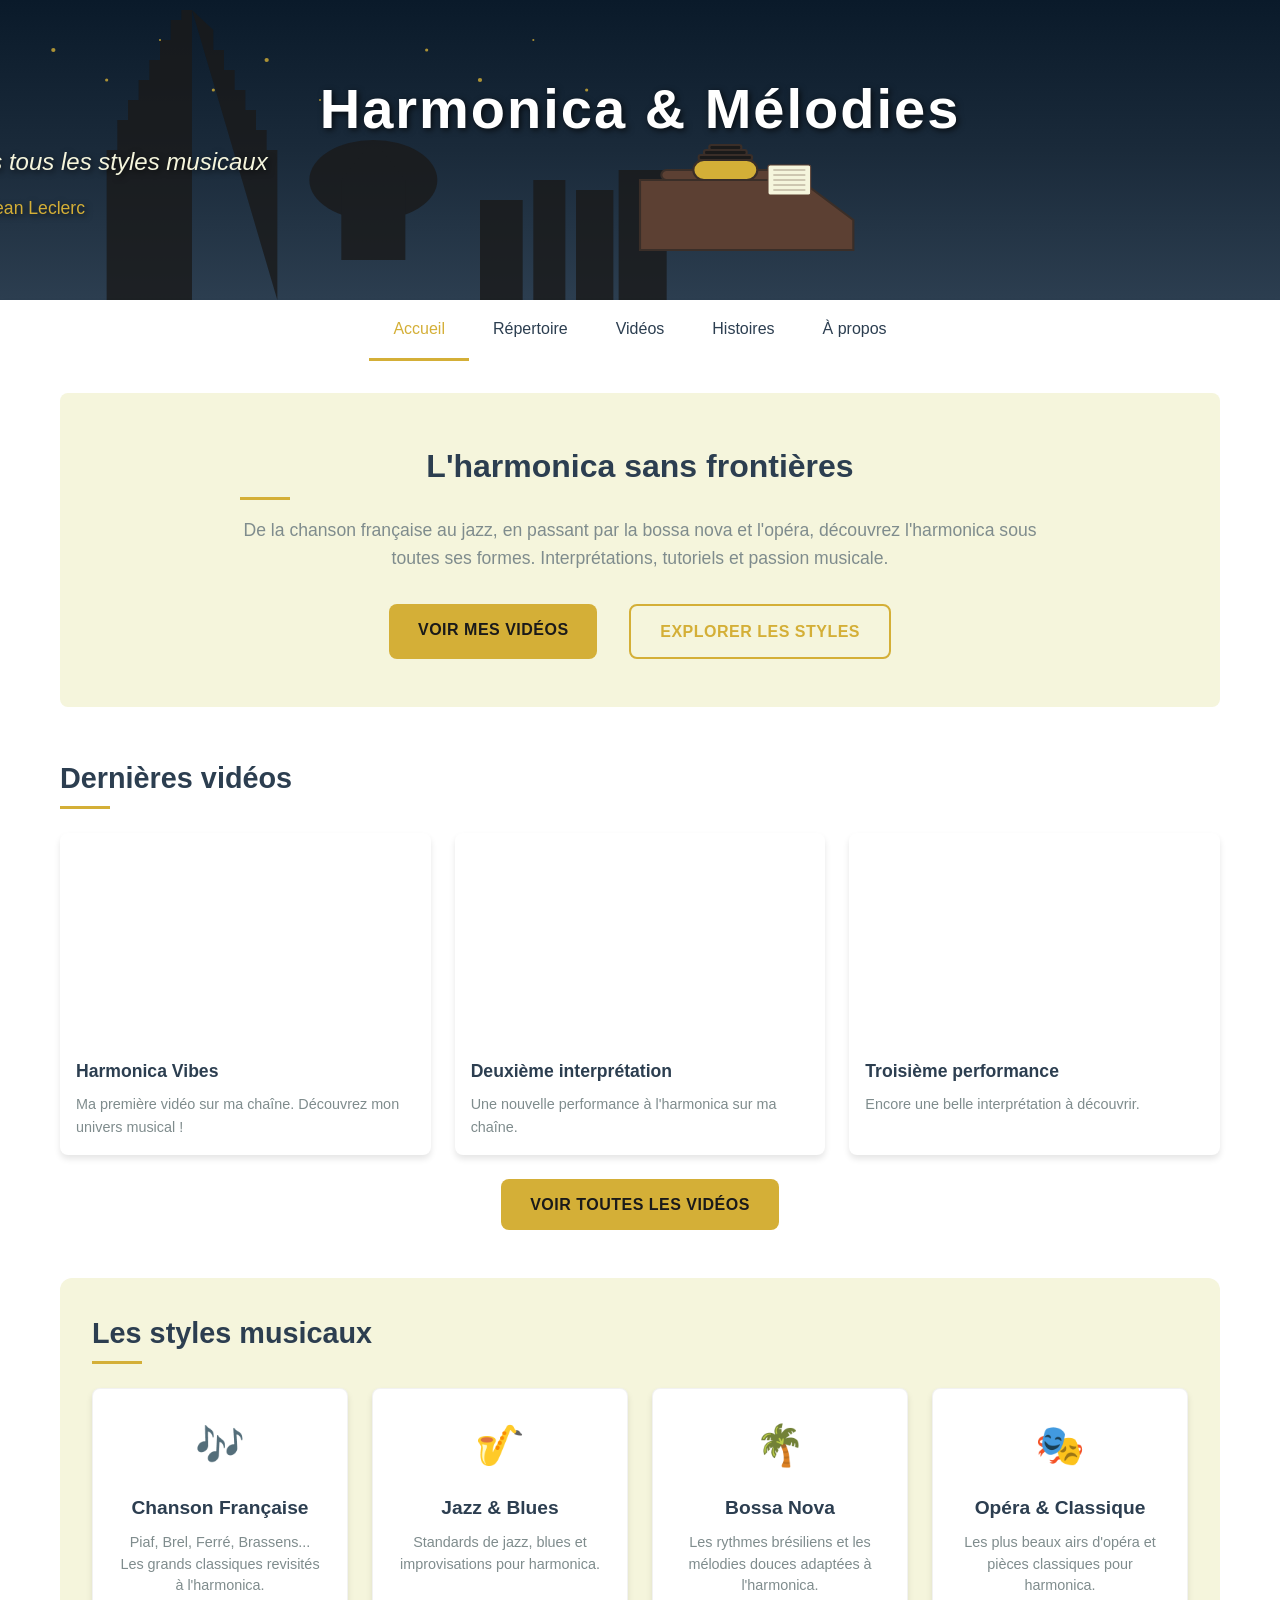
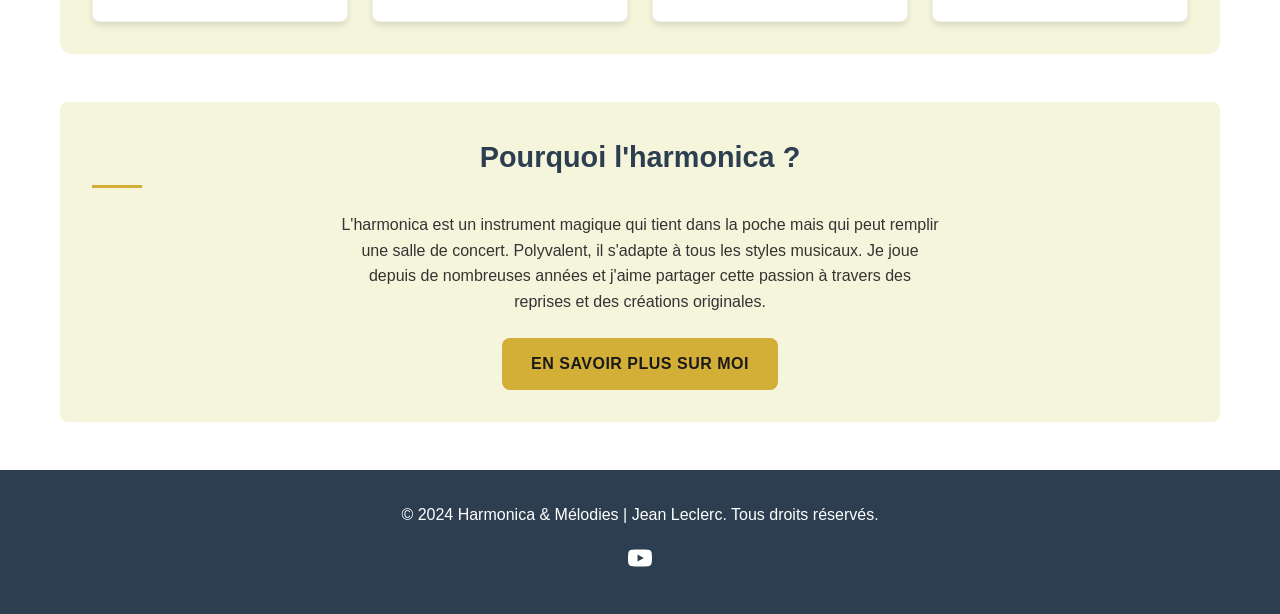
==== commit 78985037: "Ajout d'une bannière SVG personnalisée avec harmonica, pupitre et Paris - Bannière SVG intégrée dans" ====
--- a/index.html
+++ b/index.html
@@ -10,10 +10,81 @@
 </head>
 <body>
     <header>
-        <div class="container">
-            <h1>Harmonica & Mélodies</h1>
-            <p class="subtitle">L'harmonica à travers tous les styles musicaux</p>
-            <p class="artist-name">par Jean Leclerc</p>
+        <div class="header-banner">
+            <!-- Bannière SVG avec harmonica, pupitre et Paris -->
+            <div class="banner-svg">
+                <svg viewBox="0 0 1200 300" xmlns="http://www.w3.org/2000/svg" preserveAspectRatio="none">
+                    <!-- Ciel nocturne Paris -->
+                    <rect width="1200" height="300" fill="url(#skyGradient)" />
+                    
+                    <!-- Silhouette de Paris (Tour Eiffel, Montmartre) -->
+                    <g fill="#1A1A1A" opacity="0.8">
+                        <!-- Tour Eiffel -->
+                        <path d="M100 300 L100 150 L110 150 L110 120 L120 120 L120 100 L130 100 L130 80 L140 80 L140 60 L150 60 L150 40 L160 40 L160 20 L170 20 L170 10 L180 10 L180 300 Z" />
+                        <path d="M180 10 L200 30 L200 50 L210 50 L210 70 L220 70 L220 90 L230 90 L230 110 L240 110 L240 130 L250 130 L250 150 L260 150 L260 300 Z" />
+                        
+                        <!-- Montmartre (Sacré-Cœur) -->
+                        <ellipse cx="350" cy="180" rx="60" ry="40" />
+                        <rect x="320" y="180" width="60" height="80" />
+                        <polygon points="320,180 350,140 380,180" />
+                        
+                        <!-- Autres bâtiments -->
+                        <rect x="450" y="200" width="40" height="100" />
+                        <rect x="500" y="180" width="30" height="120" />
+                        <rect x="540" y="190" width="35" height="110" />
+                        <rect x="580" y="170" width="45" height="130" />
+                    </g>
+                    
+                    <!-- Bureau et pupitre -->
+                    <g fill="#5C4033" stroke="#3A2E28" stroke-width="2">
+                        <!-- Pupitre -->
+                        <path d="M600 250 L600 180 L750 180 L800 220 L800 250 L600 250 Z" />
+                        <rect x="620" y="170" width="130" height="10" rx="5" />
+                        
+                        <!-- Harmonica sur le pupitre -->
+                        <rect x="650" y="160" width="60" height="20" rx="10" fill="#D4AF37" />
+                        <rect x="655" y="155" width="50" height="5" rx="2" fill="#1A1A1A" />
+                        <rect x="660" y="150" width="40" height="5" rx="2" fill="#1A1A1A" />
+                        <rect x="665" y="145" width="30" height="5" rx="2" fill="#1A1A1A" />
+                        
+                        <!-- Partitions -->
+                        <rect x="720" y="165" width="40" height="30" rx="2" fill="#F5F5DC" stroke="#5C4033" stroke-width="1" />
+                        <line x1="725" y1="170" x2="755" y2="170" stroke="#5C4033" stroke-width="0.5" />
+                        <line x1="725" y1="175" x2="755" y2="175" stroke="#5C4033" stroke-width="0.5" />
+                        <line x1="725" y1="180" x2="755" y2="180" stroke="#5C4033" stroke-width="0.5" />
+                        <line x1="725" y1="185" x2="755" y2="185" stroke="#5C4033" stroke-width="0.5" />
+                        <line x1="725" y1="190" x2="755" y2="190" stroke="#5C4033" stroke-width="0.5" />
+                    </g>
+                    
+                    <!-- Étoiles et lumières -->
+                    <g fill="#D4AF37" opacity="0.8">
+                        <circle cx="50" cy="50" r="2" />
+                        <circle cx="100" cy="80" r="1.5" />
+                        <circle cx="150" cy="40" r="1" />
+                        <circle cx="200" cy="90" r="1.5" />
+                        <circle cx="250" cy="60" r="2" />
+                        <circle cx="300" cy="100" r="1" />
+                        <circle cx="400" cy="50" r="1.5" />
+                        <circle cx="450" cy="80" r="2" />
+                        <circle cx="500" cy="40" r="1" />
+                        <circle cx="550" cy="90" r="1.5" />
+                    </g>
+                    
+                    <!-- Dégradés -->
+                    <defs>
+                        <linearGradient id="skyGradient" x1="0%" y1="0%" x2="0%" y2="100%">
+                            <stop offset="0%" style="stop-color:#0A1A2A;stop-opacity:1" />
+                            <stop offset="50%" style="stop-color:#1A2A3A;stop-opacity:1" />
+                            <stop offset="100%" style="stop-color:#2C3E50;stop-opacity:1" />
+                        </linearGradient>
+                    </defs>
+                </svg>
+            </div>
+            <div class="header-content">
+                <h1>Harmonica & Mélodies</h1>
+                <p class="subtitle">L'harmonica à travers tous les styles musicaux</p>
+                <p class="artist-name">par Jean Leclerc</p>
+            </div>
         </div>
         <nav>
             <ul>
--- a/css/style.css
+++ b/css/style.css
@@ -48,47 +48,96 @@
     padding: 0 20px;
 }
 
-/* Header - Design inspiré du bureau vintage */
+/* Header - Design inspiré du bureau vintage avec bannière SVG */
 header {
-    background: linear-gradient(135deg, var(--bg-paris), var(--bg-paris-light));
+    background: transparent;
     color: var(--white);
-    padding: 2.5rem 0 1.5rem;
-    text-align: center;
+    padding: 0;
     margin-bottom: 2rem;
     position: relative;
     overflow: hidden;
 }
 
-header::before {
-    content: '';
+.header-banner {
+    position: relative;
+    background: var(--bg-paris);
+    overflow: hidden;
+}
+
+.banner-svg {
+    width: 100%;
+    height: 300px;
+    display: flex;
+    justify-content: center;
+    align-items: center;
+}
+
+.banner-svg svg {
+    width: 100%;
+    height: 100%;
+    object-fit: cover;
+}
+
+.header-content {
     position: absolute;
-    top: 0;
-    left: 0;
-    right: 0;
-    height: 5px;
-    background: linear-gradient(90deg, var(--text-gold), var(--secondary-color), var(--text-gold));
-}
-
-header h1 {
-    font-size: 2.8rem;
+    top: 50%;
+    left: 50%;
+    transform: translate(-50%, -50%);
+    text-align: center;
+    width: 100%;
+    padding: 0 20px;
+    z-index: 10;
+    text-shadow: 2px 2px 6px rgba(0, 0, 0, 0.7);
+}
+
+.header-content h1 {
+    font-size: 3.5rem;
     margin-bottom: 0.5rem;
     font-weight: 700;
-    text-shadow: 2px 2px 4px rgba(0, 0, 0, 0.3);
-    letter-spacing: 1px;
-}
-
-header .subtitle {
-    font-size: 1.3rem;
+    letter-spacing: 2px;
+    color: var(--white);
+    animation: fadeInDown 1s ease-out;
+}
+
+.header-content .subtitle {
+    font-size: 1.5rem;
     opacity: 0.95;
     font-style: italic;
-    margin-bottom: 0.3rem;
-}
-
-header .artist-name {
-    font-size: 1rem;
-    opacity: 0.85;
+    margin-bottom: 0.5rem;
+    color: var(--light-color);
+    animation: fadeInUp 1s ease-out 0.2s both;
+}
+
+.header-content .artist-name {
+    font-size: 1.1rem;
+    opacity: 0.9;
     font-weight: 300;
     margin-top: 0.5rem;
+    color: var(--secondary-color);
+    animation: fadeInUp 1s ease-out 0.4s both;
+}
+
+/* Animations pour la bannière */
+@keyframes fadeInDown {
+    from {
+        opacity: 0;
+        transform: translate(-50%, -50%) translateY(-30px);
+    }
+    to {
+        opacity: 1;
+        transform: translate(-50%, -50%) translateY(0);
+    }
+}
+
+@keyframes fadeInUp {
+    from {
+        opacity: 0;
+        transform: translate(-50%, -50%) translateY(30px);
+    }
+    to {
+        opacity: 1;
+        transform: translate(-50%, -50%) translateY(0);
+    }
 }
 
 /* Navigation */
